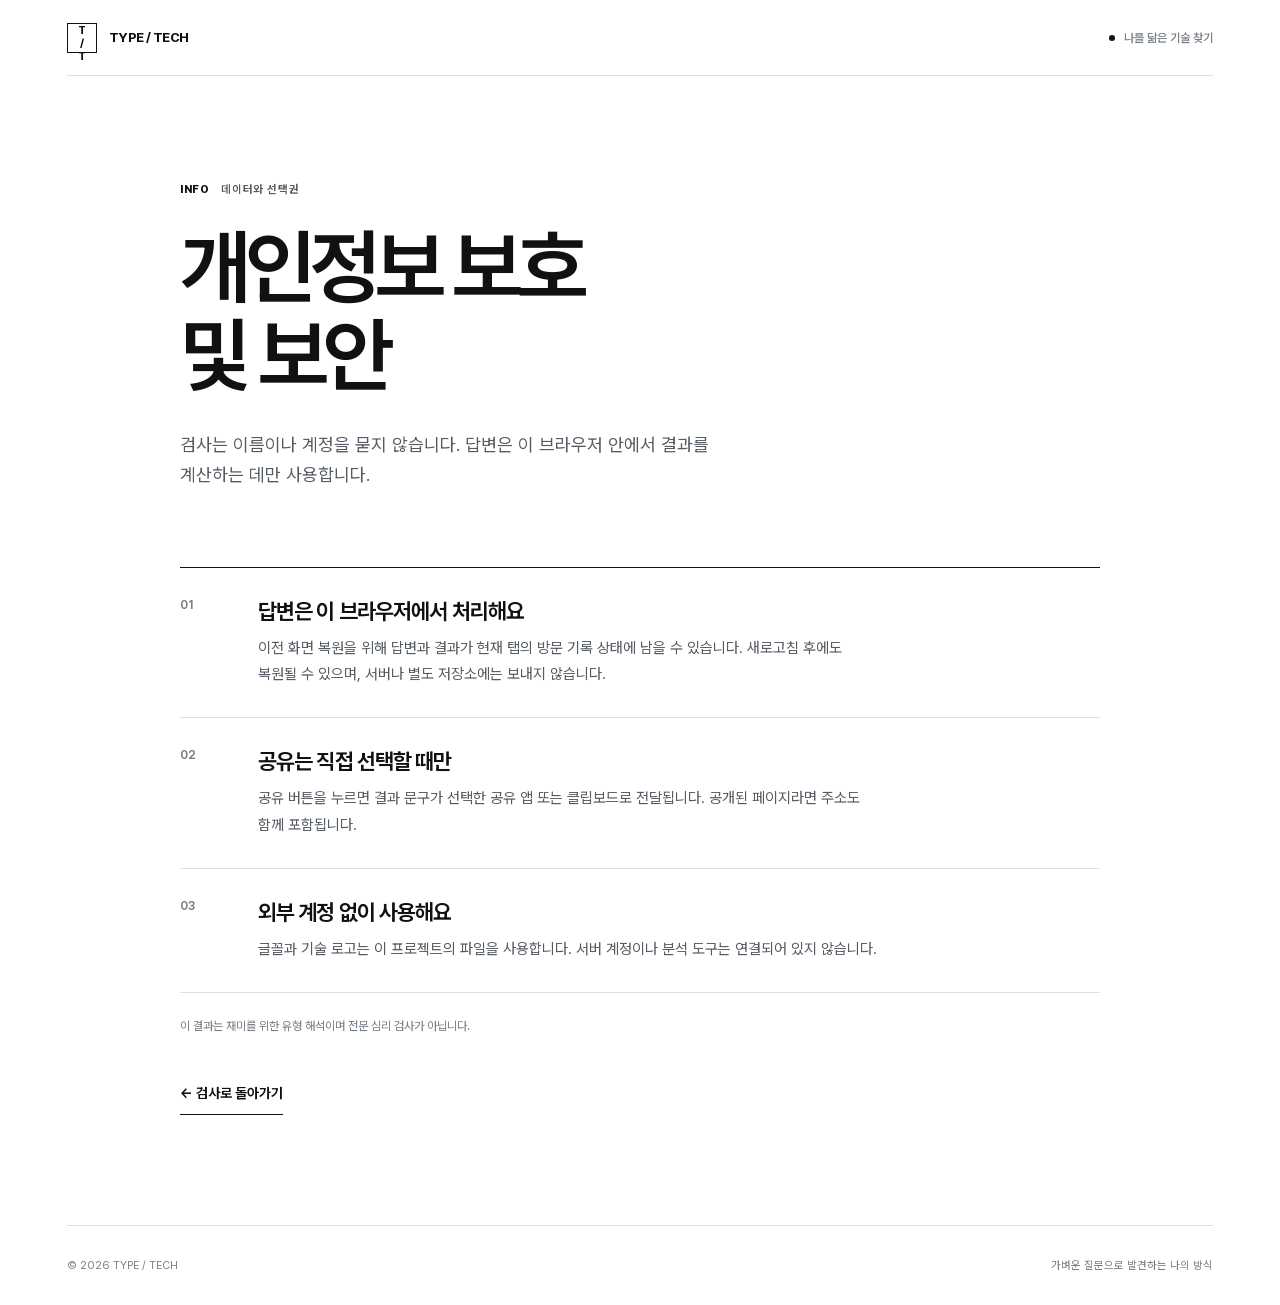
==== privacy.html @ c96d3335 "Build TYPE/TECH personality quiz" ====
<!doctype html>
<html lang="ko">
<head>
  <meta charset="utf-8">
  <meta name="viewport" content="width=device-width, initial-scale=1">
  <meta name="theme-color" content="#ffffff">
  <title>개인정보 보호 및 보안 | TYPE / TECH</title>
  <link rel="icon" href="assets/favicon.svg" type="image/svg+xml">
  <link rel="stylesheet" href="style.css">
</head>
<body>
  <a class="skip-link" href="#main">본문으로 건너뛰기</a>
  <div class="site-shell">
    <header class="topbar">
      <a class="brand" href="index.html" aria-label="TYPE / TECH 처음으로"><span class="brand-icon" aria-hidden="true">T<span>/</span>T</span><span class="brand-name">TYPE / TECH</span></a>
      <span class="topbar-note"><span class="signal-dot" aria-hidden="true"></span> 나를 닮은 기술 찾기</span>
    </header>
    <main id="main" class="privacy-page">
      <p class="eyebrow"><span class="eyebrow-number">INFO</span> 데이터와 선택권</p>
      <h1>개인정보 보호<br>및 보안</h1>
      <p class="privacy-intro">검사는 이름이나 계정을 묻지 않습니다. 답변은 이 브라우저 안에서 결과를 계산하는 데만 사용합니다.</p>
      <div class="privacy-list">
        <section><span>01</span><div><h2>답변은 이 브라우저에서 처리해요</h2><p>이전 화면 복원을 위해 답변과 결과가 현재 탭의 방문 기록 상태에 남을 수 있습니다. 새로고침 후에도 복원될 수 있으며, 서버나 별도 저장소에는 보내지 않습니다.</p></div></section>
        <section><span>02</span><div><h2>공유는 직접 선택할 때만</h2><p>공유 버튼을 누르면 결과 문구가 선택한 공유 앱 또는 클립보드로 전달됩니다. 공개된 페이지라면 주소도 함께 포함됩니다.</p></div></section>
        <section><span>03</span><div><h2>외부 계정 없이 사용해요</h2><p>글꼴과 기술 로고는 이 프로젝트의 파일을 사용합니다. 서버 계정이나 분석 도구는 연결되어 있지 않습니다.</p></div></section>
      </div>
      <p class="privacy-caption">이 결과는 재미를 위한 유형 해석이며 전문 심리 검사가 아닙니다.</p>
      <a class="privacy-return" href="index.html">← 검사로 돌아가기</a>
    </main>
    <footer class="footer"><span>© 2026 TYPE / TECH</span><span>가벼운 질문으로 발견하는 나의 방식</span></footer>
  </div>
</body>
</html>
---- style.css ----
@font-face {
  font-family: Pretendard;
  src: url("assets/fonts/PretendardVariable.woff2") format("woff2");
  font-style: normal;
  font-weight: 100 900;
  font-display: swap;
}

:root {
  color-scheme: light;
  --ink: #111111;
  --soft: #555b62;
  --quiet: #767d84;
  --line: #dedfe1;
  --paper: #ffffff;
  --surface: #f5f5f7;
  --ease: cubic-bezier(.22, .8, .2, 1);
  font-family: Pretendard, "Apple SD Gothic Neo", "Malgun Gothic", sans-serif;
  color: var(--ink);
  background: var(--paper);
  font-synthesis: none;
}

* { box-sizing: border-box; }
html { scroll-behavior: smooth; }
body { min-width: 320px; margin: 0; }
body, button, input, select, textarea { font-family: Pretendard, "Apple SD Gothic Neo", "Malgun Gothic", sans-serif; }
button, a { -webkit-tap-highlight-color: transparent; touch-action: manipulation; }
button { font: inherit; cursor: pointer; }
a { color: inherit; }
h1, h2, h3, p { margin: 0; }
img { display: block; }
[tabindex="-1"]:focus { outline: none; }
button:focus-visible, a:focus-visible { outline: 2px solid var(--ink); outline-offset: 4px; }
.skip-link { position: absolute; z-index: 10; top: -80px; left: 20px; padding: 12px 16px; background: var(--ink); color: #fff; text-decoration: none; }
.skip-link:focus { top: 12px; }
.sr-only { position: absolute; width: 1px; height: 1px; padding: 0; margin: -1px; overflow: hidden; clip: rect(0, 0, 0, 0); white-space: nowrap; border: 0; }

.site-shell { width: min(100%, 1600px); min-height: 100svh; display: flex; flex-direction: column; margin: 0 auto; padding: 0 clamp(20px, 5.2vw, 82px); }
.topbar { height: 76px; flex: none; display: flex; align-items: center; justify-content: space-between; gap: 24px; border-bottom: 1px solid var(--line); }
.brand { min-height: 44px; display: inline-flex; align-items: center; gap: 12px; text-decoration: none; transition: opacity .18s ease; }
.brand:hover { opacity: .67; }
.brand:active { opacity: .45; transition-duration: .06s; }
.brand-icon { width: 30px; height: 30px; display: grid; place-items: center; border: 1px solid var(--ink); color: var(--ink); font-size: 11px; font-weight: 760; letter-spacing: -.09em; }
.brand-icon span { margin-inline: 1px; }
.brand-name { font-size: 13px; font-weight: 740; letter-spacing: -.04em; }
.topbar-note { display: inline-flex; align-items: center; gap: 9px; color: var(--quiet); font-size: 12px; font-weight: 520; }
.signal-dot { width: 6px; height: 6px; border-radius: 50%; background: var(--ink); }
.app { flex: 1; width: 100%; }
.app > section { animation: stage-in .34s var(--ease) both; }
.eyebrow { display: inline-flex; align-items: center; gap: 12px; color: var(--soft); font-size: 11px; font-weight: 650; letter-spacing: .055em; }
.eyebrow-number { color: var(--ink); font-weight: 800; }
.eyebrow-divider { width: 21px; height: 1px; background: var(--line); }

.primary-button { min-height: 56px; display: inline-flex; align-items: center; justify-content: space-between; gap: 44px; padding: 0 9px 0 20px; border: 1px solid var(--ink); border-radius: 2px; background: var(--ink); color: #fff; font-size: 14px; font-weight: 650; transition: background .18s ease, transform .18s var(--ease); }
.primary-button:hover { background: #303030; }
.primary-button:active { background: #414141; transform: scale(.98); transition-duration: .06s; }
.button-arrow { width: 38px; height: 38px; display: grid; place-items: center; background: #fff; color: var(--ink); font-size: 19px; font-weight: 400; }
.link-button, .text-button { min-height: 44px; padding: 0; border: 0; background: transparent; color: var(--ink); font-size: 13px; font-weight: 640; text-align: left; transition: opacity .18s ease, transform .18s var(--ease); }
.link-button { display: inline-flex; align-items: center; gap: 12px; border-bottom: 1px solid var(--ink); }
.link-button:hover, .text-button:hover { opacity: .58; }
.link-button:active, .text-button:active { transform: scale(.975); transition-duration: .06s; }

/* Landing: one editorial frame and a quiet logo index. */
.intro { min-height: min(760px, calc(100svh - 150px)); display: flex; flex-direction: column; padding: clamp(48px, 7vh, 94px) 0 36px; }
.intro-top { display: flex; justify-content: space-between; align-items: center; gap: 16px; }
.intro-edition { color: var(--quiet); font-size: 11px; font-weight: 570; letter-spacing: .06em; font-variant-numeric: tabular-nums; }
.intro-content { flex: 1; display: grid; grid-template-columns: minmax(0, 1.65fr) minmax(250px, .55fr); align-items: end; gap: clamp(28px, 5vw, 90px); padding: 68px 0 80px; }
.intro h1 { max-width: 1000px; font-size: clamp(58px, 6.8vw, 108px); font-weight: 610; line-height: 1.075; letter-spacing: -.075em; word-break: keep-all; text-wrap: balance; }
.intro h1 em { font-style: normal; font-weight: 760; }
.intro-side { max-width: 330px; padding-bottom: 8px; }
.intro-copy { color: var(--soft); font-size: clamp(16px, 1.2vw, 18px); line-height: 1.72; letter-spacing: -.018em; word-break: keep-all; text-wrap: pretty; }
.action-row { display: flex; flex-direction: column; align-items: flex-start; gap: 18px; margin-top: 30px; }
.intro-types { display: grid; grid-template-columns: 200px minmax(0, 1fr); align-items: center; gap: 30px; border-top: 1px solid var(--ink); padding: 24px 0 0; }
.intro-types-label { align-self: start; padding-top: 4px; color: var(--soft); font-size: 12px; font-weight: 600; }
.intro-types-list { display: grid; grid-template-columns: repeat(6, minmax(0, 1fr)); gap: clamp(10px, 1.8vw, 28px); }
.intro-type { min-width: 0; display: flex; flex-direction: column; align-items: flex-start; gap: 12px; }
.intro-type img { width: 36px; height: 36px; object-fit: contain; }
.intro-type span { overflow: hidden; max-width: 100%; color: var(--soft); font-size: 11px; font-weight: 570; text-overflow: ellipsis; white-space: nowrap; }
.intro-type img[src$="javascript.svg"], .type-logo img[src$="javascript.svg"], .result-art img[src$="javascript.svg"] { background: #111; }

/* Question: a clear reading order and one line per answer. */
.quiz { max-width: 1240px; margin: 0 auto; padding: clamp(54px, 7vw, 100px) 0 90px; }
.quiz-top { display: flex; align-items: end; justify-content: space-between; gap: 16px; margin-bottom: 22px; }
.quiz-top-label { color: var(--soft); font-size: 12px; font-weight: 600; }
.question-count { display: inline-flex; align-items: flex-end; gap: 5px; white-space: nowrap; font-size: 40px; font-weight: 630; line-height: 1; letter-spacing: -.06em; font-variant-numeric: tabular-nums; }
.count-denominator { padding-bottom: 3px; color: var(--quiet); font-size: 15px; font-weight: 530; letter-spacing: 0; line-height: 1; }
.rolling-number { display: inline-flex; align-items: flex-start; flex: none; height: 1em; line-height: 1em; letter-spacing: 0; white-space: nowrap; }
.rolling-window { display: block; flex: none; width: .61em; height: 1em; overflow: hidden; }
.rolling-track { display: flex; flex-direction: column; width: 100%; transition: transform .42s cubic-bezier(.2, .75, .25, 1); }
.rolling-track > span { display: block; flex: 0 0 1em; width: 100%; height: 1em; line-height: 1em; text-align: center; }
.progress { display: grid; grid-template-columns: repeat(8, 1fr); gap: 4px; }
.progress-segment { height: 2px; background: var(--line); }
.progress-segment.is-filled { background: var(--ink); }
.quiz-body { display: grid; grid-template-columns: minmax(0, .95fr) minmax(0, 1.05fr); gap: clamp(42px, 8vw, 130px); padding-top: clamp(72px, 10vw, 146px); }
.question-label { display: flex; align-items: center; gap: 6px; margin-bottom: 26px; color: var(--quiet); font-size: 11px; font-weight: 650; letter-spacing: .1em; }
.quiz h1 { max-width: 600px; font-size: clamp(42px, 4.9vw, 72px); font-weight: 660; line-height: 1.18; letter-spacing: -.066em; word-break: keep-all; text-wrap: balance; }
.question-help { margin-top: 28px; color: var(--soft); font-size: 15px; line-height: 1.6; }
.answer-block { min-width: 0; }
.answers { border-top: 1px solid var(--ink); }
.answer { width: 100%; min-height: 91px; display: flex; align-items: center; gap: 20px; padding: 16px 8px; border: 0; border-bottom: 1px solid var(--line); border-radius: 0; background: transparent; color: var(--ink); text-align: left; transition: background .16s ease, padding .16s var(--ease); }
.answer:hover { padding-left: 17px; background: var(--surface); }
.answer:active { padding-left: 13px; background: #e9e9ec; transition-duration: .06s; }
.answer.selected { background: var(--surface); }
.answer:focus-visible { position: relative; z-index: 1; outline-offset: -3px; }
.answer-index { width: 30px; flex: none; color: var(--quiet); font-size: 12px; font-weight: 650; font-variant-numeric: tabular-nums; }
.answer-text { flex: 1; font-size: clamp(16px, 1.35vw, 19px); font-weight: 570; line-height: 1.45; word-break: keep-all; }
.answer-arrow { color: var(--quiet); font-size: 19px; font-weight: 350; }
.quiz-nav { display: flex; justify-content: space-between; align-items: center; gap: 16px; padding-top: 22px; }
.text-button:disabled { opacity: .38; cursor: default; transform: none; }
.quiz-hint { color: var(--quiet); font-size: 12px; }

/* Directory: indexed rows, with original marks as the only colour. */
.types-view { max-width: 1240px; margin: 0 auto; padding: clamp(56px, 7vw, 105px) 0 100px; }
.types-heading { display: flex; justify-content: space-between; align-items: end; gap: 40px; margin-bottom: 64px; }
.types-heading h1 { margin-top: 28px; font-size: clamp(60px, 6.6vw, 98px); font-weight: 640; line-height: 1.06; letter-spacing: -.075em; word-break: keep-all; }
.types-intro { max-width: 280px; padding-bottom: 8px; color: var(--soft); font-size: 15px; line-height: 1.7; word-break: keep-all; }
.types-list { border-top: 1px solid var(--ink); }
.type-row { min-height: 138px; display: grid; grid-template-columns: 46px 70px minmax(180px, 1fr) minmax(200px, auto); align-items: center; gap: clamp(18px, 3vw, 42px); padding: 20px 6px; border-bottom: 1px solid var(--line); transition: background .18s ease; }
.type-row:hover { background: #fafafa; }
.type-number { align-self: center; color: var(--quiet); font-size: 11px; font-weight: 590; font-variant-numeric: tabular-nums; }
.type-logo { width: 66px; height: 66px; display: grid; place-items: center; }
.type-logo img { width: 56px; height: 56px; object-fit: contain; }
.type-description h2 { font-size: clamp(27px, 2.7vw, 36px); font-weight: 650; line-height: 1.12; letter-spacing: -.055em; }
.type-description p { margin-top: 8px; color: var(--soft); font-size: 14px; line-height: 1.5; word-break: keep-all; }
.tag-row { display: flex; align-items: center; gap: 7px 16px; flex-wrap: wrap; }
.type-row .tag-row { justify-content: flex-end; }
.tag { color: var(--soft); font-size: 12px; font-weight: 580; white-space: nowrap; }
.tag::before { content: '#'; margin-right: 4px; color: var(--quiet); }
.types-actions { display: flex; align-items: center; flex-wrap: wrap; gap: 22px; padding-top: 42px; }

/* Result: the type name and its real logo carry the composition. */
.result { max-width: 1240px; margin: 0 auto; padding: clamp(56px, 7vw, 105px) 0 90px; }
.result-top { display: flex; justify-content: space-between; align-items: center; gap: 20px; margin-bottom: 34px; }
.result-seal { color: var(--quiet); font-size: 11px; font-weight: 560; letter-spacing: .07em; }
.result-layout { display: grid; grid-template-columns: minmax(0, 1.45fr) minmax(300px, .65fr); border-top: 1px solid var(--ink); border-bottom: 1px solid var(--line); }
.result-identity { min-height: 560px; display: flex; flex-direction: column; align-items: flex-start; padding: clamp(38px, 5vw, 72px) clamp(28px, 5vw, 70px) clamp(42px, 5vw, 66px) 0; }
.result-art { width: 140px; height: 140px; display: grid; place-items: center; margin-bottom: auto; }
.result-art img { width: 112px; height: 112px; object-fit: contain; }
.result-kicker { margin-top: 50px; color: var(--quiet); font-size: 11px; font-weight: 650; letter-spacing: .1em; }
.result h1 { margin-top: 16px; font-size: clamp(52px, 6.1vw, 92px); font-weight: 630; line-height: 1.11; letter-spacing: -.075em; word-break: keep-all; text-wrap: balance; }
.result h1 span { color: var(--type-color, var(--ink)); font-weight: 790; }
.result-lead { margin-top: 22px; color: var(--soft); font-size: clamp(17px, 1.75vw, 23px); font-weight: 520; line-height: 1.5; letter-spacing: -.025em; word-break: keep-all; }
.result-detail { display: flex; flex-direction: column; padding: clamp(38px, 5vw, 72px) 0 clamp(42px, 5vw, 66px) clamp(34px, 5vw, 70px); border-left: 1px solid var(--line); }
.detail-number { color: var(--quiet); font-size: 11px; font-weight: 650; letter-spacing: .08em; }
.result-detail h2 { margin-top: 55px; font-size: clamp(30px, 2.8vw, 42px); font-weight: 660; line-height: 1.2; letter-spacing: -.055em; }
.result-detail > p { margin-top: 24px; color: var(--soft); font-size: 16px; line-height: 1.85; word-break: keep-all; text-wrap: pretty; }
.result-detail .tag-row { margin-top: 24px; }
.result-note { margin-top: auto; padding-top: 38px; color: var(--quiet); font-size: 12px; line-height: 1.6; }
.result-actions { display: flex; align-items: center; flex-wrap: wrap; gap: 18px 24px; padding-top: 32px; }
.secondary-button { min-height: 44px; padding: 0; border: 0; border-bottom: 1px solid var(--ink); border-radius: 0; background: transparent; color: var(--ink); font-size: 13px; font-weight: 640; transition: opacity .18s ease, transform .18s var(--ease); }
.secondary-button:hover { opacity: .58; }
.secondary-button:active { transform: scale(.975); transition-duration: .06s; }
.secondary-button span { margin-left: 10px; font-weight: 400; }
.share-note { min-height: 18px; margin-top: 12px; color: var(--soft); font-size: 12px; }

.footer { min-height: 80px; flex: none; display: flex; justify-content: space-between; align-items: center; flex-wrap: wrap; gap: 8px 20px; border-top: 1px solid var(--line); color: var(--quiet); font-size: 11px; }
.footer a { min-height: 44px; display: inline-flex; align-items: center; text-decoration: none; border-bottom: 1px solid var(--line); transition: color .18s ease; }
.footer a:hover { color: var(--ink); }
.footer a:active { opacity: .55; transition-duration: .06s; }

.privacy-page { width: min(100%, 920px); flex: 1; margin: 0 auto; padding: clamp(62px, 8vw, 120px) 0 110px; }
.privacy-page h1 { margin-top: 27px; font-size: clamp(52px, 6.4vw, 88px); font-weight: 640; line-height: 1.07; letter-spacing: -.075em; }
.privacy-intro { max-width: 560px; margin-top: 30px; color: var(--soft); font-size: 18px; line-height: 1.7; word-break: keep-all; }
.privacy-list { margin-top: 76px; border-top: 1px solid var(--ink); }
.privacy-list section { display: grid; grid-template-columns: 54px 1fr; gap: 24px; padding: 30px 0; border-bottom: 1px solid var(--line); }
.privacy-list section > span { color: var(--quiet); font-size: 12px; font-weight: 630; }
.privacy-list h2 { font-size: 22px; font-weight: 650; letter-spacing: -.04em; }
.privacy-list p { max-width: 620px; margin-top: 11px; color: var(--soft); font-size: 15px; line-height: 1.75; word-break: keep-all; }
.privacy-caption { margin-top: 26px; color: var(--quiet); font-size: 12px; }
.privacy-return { min-height: 44px; display: inline-flex; align-items: center; margin-top: 38px; border-bottom: 1px solid var(--ink); font-size: 14px; font-weight: 650; text-decoration: none; transition: opacity .18s ease, transform .18s var(--ease); }
.privacy-return:hover { opacity: .6; }
.privacy-return:active { transform: scale(.975); transition-duration: .06s; }

@keyframes stage-in { from { opacity: 0; transform: translateY(12px); } to { opacity: 1; transform: translateY(0); } }
@keyframes detail-in { from { opacity: 0; transform: translateY(20px); } to { opacity: 1; transform: translateY(0); } }
.intro-content h1 { animation: detail-in .5s var(--ease) .04s both; }
.intro-side { animation: detail-in .48s var(--ease) .1s both; }
.intro-types { animation: detail-in .46s var(--ease) .17s both; }
.result .result-art { animation: detail-in .4s var(--ease) both; }

@media (max-width: 1050px) {
  .intro-content { grid-template-columns: 1fr; align-items: start; gap: 36px; padding: 70px 0 70px; }
  .intro-side { max-width: 540px; }
  .action-row { flex-direction: row; align-items: center; }
  .intro-types { grid-template-columns: 1fr; gap: 20px; }
  .quiz-body { gap: 50px; }
  .type-row { grid-template-columns: 36px 64px minmax(0, 1fr); }
  .type-row .tag-row { grid-column: 3; justify-content: flex-start; }
  .result-layout { grid-template-columns: minmax(0, 1fr) minmax(280px, .7fr); }
}
@media (max-width: 760px) {
  .site-shell { padding: 0 24px; }
  .topbar { height: 66px; }
  .intro { min-height: 0; padding: 58px 0 38px; }
  .intro h1 { font-size: clamp(52px, 9vw, 76px); }
  .intro-content { padding: 74px 0 80px; }
  .intro-types-list { display: flex; gap: 26px; overflow-x: auto; padding-bottom: 14px; scroll-snap-type: x proximity; }
  .intro-type { min-width: 72px; scroll-snap-align: start; }
  .quiz { padding: 60px 0 80px; }
  .quiz-body { grid-template-columns: 1fr; gap: 50px; padding-top: 74px; }
  .quiz h1 { max-width: 620px; }
  .types-heading { flex-direction: column; align-items: flex-start; gap: 22px; }
  .types-intro { max-width: 520px; }
  .result-layout { grid-template-columns: 1fr; }
  .result-identity { min-height: 480px; padding-right: 0; }
  .result-detail { border-top: 1px solid var(--line); border-left: 0; padding: 48px 0; }
  .result-detail h2 { margin-top: 34px; }
}
@media (max-width: 520px) {
  .site-shell { padding: 0 18px; }
  .topbar { height: 60px; }
  .brand-icon { width: 27px; height: 27px; font-size: 10px; }
  .brand-name { font-size: 12px; }
  .topbar-note { display: none; }
  .intro { padding: 38px 0 28px; }
  .intro-edition { font-size: 9px; }
  .intro-content { gap: 26px; padding: 78px 0 76px; }
  .intro h1 { font-size: clamp(47px, 11vw, 61px); line-height: 1.1; }
  .intro-copy { font-size: 16px; }
  .action-row { flex-direction: column; align-items: stretch; gap: 13px; }
  .intro .primary-button { width: 100%; }
  .intro .link-button { align-self: flex-start; }
  .intro-types { padding-top: 20px; }
  .intro-types-label { font-size: 11px; }
  .intro-type img { width: 32px; height: 32px; }
  .quiz { padding: 42px 0 70px; }
  .quiz-body { gap: 48px; padding-top: 66px; }
  .quiz h1 { font-size: clamp(38px, 9.5vw, 52px); }
  .answer { min-height: 78px; gap: 12px; padding: 12px 4px; }
  .answer:hover { padding-left: 9px; }
  .answer:active { padding-left: 6px; }
  .answer-text { font-size: 16px; }
  .quiz-hint { max-width: 160px; text-align: right; line-height: 1.4; }
  .types-view { padding: 55px 0 74px; }
  .types-heading { margin-bottom: 43px; }
  .types-heading h1 { font-size: 54px; }
  .type-row { grid-template-columns: 24px 50px minmax(0, 1fr); gap: 12px; min-height: 124px; padding: 18px 0; }
  .type-logo { width: 50px; height: 50px; }
  .type-logo img { width: 43px; height: 43px; }
  .type-description h2 { font-size: 25px; }
  .type-description p { font-size: 13px; }
  .type-row .tag-row { gap: 6px 12px; }
  .tag { font-size: 11px; }
  .types-actions { align-items: flex-start; flex-direction: column; gap: 12px; }
  .result { padding: 52px 0 72px; }
  .result-seal { font-size: 9px; text-align: right; }
  .result-identity { min-height: 440px; padding: 42px 0 46px; }
  .result-art { width: 104px; height: 104px; }
  .result-art img { width: 84px; height: 84px; }
  .result h1 { font-size: clamp(48px, 12vw, 64px); }
  .result-lead { font-size: 17px; }
  .result-detail > p { font-size: 15px; }
  .result-actions { align-items: flex-start; flex-direction: column; gap: 12px; }
  .result-actions .primary-button { width: 100%; }
  .footer { min-height: 92px; justify-content: flex-start; align-content: center; gap: 5px 14px; padding: 14px 0; font-size: 10px; }
  .privacy-page { padding: 52px 0 78px; }
  .privacy-page h1 { font-size: 52px; }
  .privacy-intro { font-size: 16px; }
  .privacy-list { margin-top: 52px; }
  .privacy-list section { grid-template-columns: 32px 1fr; gap: 10px; padding: 24px 0; }
  .privacy-list h2 { font-size: 19px; }
}
@media (prefers-reduced-motion: reduce) {
  html { scroll-behavior: auto; }
  *, *::before, *::after { transition-duration: .15s !important; animation-duration: .15s !important; animation-delay: 0s !important; }
  .app > section, .intro-content h1, .intro-side, .intro-types, .result .result-art { animation-name: fade-only; }
  .rolling-track { transition: none !important; }
  .primary-button, .link-button, .text-button, .secondary-button, .answer, .privacy-return { transform: none !important; }
  @keyframes fade-only { from { opacity: 0; } to { opacity: 1; } }
}
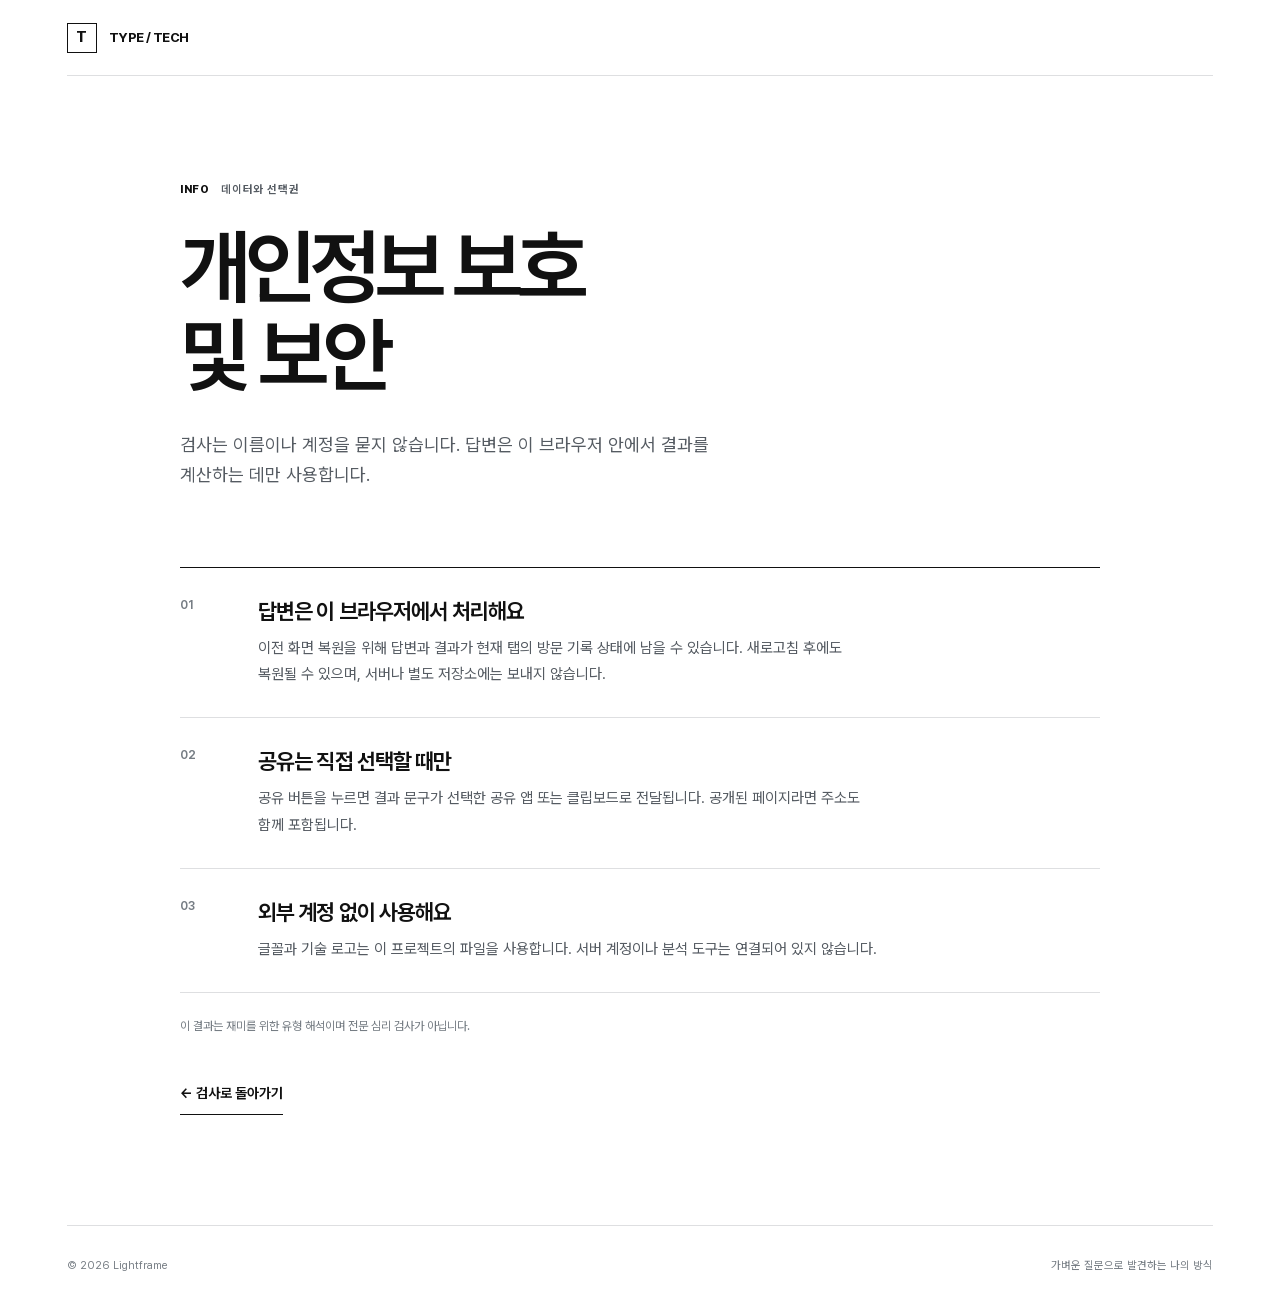
==== commit 03ff1369: "Add SQL type and result explanations" ====
--- a/privacy.html
+++ b/privacy.html
@@ -12,8 +12,7 @@
   <a class="skip-link" href="#main">본문으로 건너뛰기</a>
   <div class="site-shell">
     <header class="topbar">
-      <a class="brand" href="index.html" aria-label="TYPE / TECH 처음으로"><span class="brand-icon" aria-hidden="true">T<span>/</span>T</span><span class="brand-name">TYPE / TECH</span></a>
-      <span class="topbar-note"><span class="signal-dot" aria-hidden="true"></span> 나를 닮은 기술 찾기</span>
+      <a class="brand" href="index.html" aria-label="TYPE / TECH 처음으로"><span class="brand-icon" aria-hidden="true">T</span><span class="brand-name">TYPE / TECH</span></a>
     </header>
     <main id="main" class="privacy-page">
       <p class="eyebrow"><span class="eyebrow-number">INFO</span> 데이터와 선택권</p>
@@ -27,7 +26,7 @@
       <p class="privacy-caption">이 결과는 재미를 위한 유형 해석이며 전문 심리 검사가 아닙니다.</p>
       <a class="privacy-return" href="index.html">← 검사로 돌아가기</a>
     </main>
-    <footer class="footer"><span>© 2026 TYPE / TECH</span><span>가벼운 질문으로 발견하는 나의 방식</span></footer>
+    <footer class="footer"><span>© 2026 Lightframe</span><span>가벼운 질문으로 발견하는 나의 방식</span></footer>
   </div>
 </body>
 </html>
--- a/style.css
+++ b/style.css
@@ -41,13 +41,9 @@
 .brand { min-height: 44px; display: inline-flex; align-items: center; gap: 12px; text-decoration: none; transition: opacity .18s ease; }
 .brand:hover { opacity: .67; }
 .brand:active { opacity: .45; transition-duration: .06s; }
-.brand-icon { width: 30px; height: 30px; display: grid; place-items: center; border: 1px solid var(--ink); color: var(--ink); font-size: 11px; font-weight: 760; letter-spacing: -.09em; }
-.brand-icon span { margin-inline: 1px; }
+.brand-icon { width: 30px; height: 30px; display: grid; place-items: center; border: 1px solid var(--ink); color: var(--ink); font-size: 15px; font-weight: 760; line-height: 1; }
 .brand-name { font-size: 13px; font-weight: 740; letter-spacing: -.04em; }
-.topbar-note { display: inline-flex; align-items: center; gap: 9px; color: var(--quiet); font-size: 12px; font-weight: 520; }
-.signal-dot { width: 6px; height: 6px; border-radius: 50%; background: var(--ink); }
 .app { flex: 1; width: 100%; }
-.app > section { animation: stage-in .34s var(--ease) both; }
 .eyebrow { display: inline-flex; align-items: center; gap: 12px; color: var(--soft); font-size: 11px; font-weight: 650; letter-spacing: .055em; }
 .eyebrow-number { color: var(--ink); font-weight: 800; }
 .eyebrow-divider { width: 21px; height: 1px; background: var(--line); }
@@ -63,20 +59,20 @@
 
 /* Landing: one editorial frame and a quiet logo index. */
 .intro { min-height: min(760px, calc(100svh - 150px)); display: flex; flex-direction: column; padding: clamp(48px, 7vh, 94px) 0 36px; }
-.intro-top { display: flex; justify-content: space-between; align-items: center; gap: 16px; }
-.intro-edition { color: var(--quiet); font-size: 11px; font-weight: 570; letter-spacing: .06em; font-variant-numeric: tabular-nums; }
-.intro-content { flex: 1; display: grid; grid-template-columns: minmax(0, 1.65fr) minmax(250px, .55fr); align-items: end; gap: clamp(28px, 5vw, 90px); padding: 68px 0 80px; }
+.intro-content { flex: 1; display: grid; grid-template-areas: "title actions" "subtitle actions"; grid-template-columns: minmax(0, 1.65fr) minmax(250px, .55fr); grid-template-rows: auto auto; align-content: center; align-items: end; column-gap: clamp(28px, 5vw, 90px); row-gap: 24px; padding: 68px 0 80px; }
 .intro h1 { max-width: 1000px; font-size: clamp(58px, 6.8vw, 108px); font-weight: 610; line-height: 1.075; letter-spacing: -.075em; word-break: keep-all; text-wrap: balance; }
+.intro-content h1 { grid-area: title; }
 .intro h1 em { font-style: normal; font-weight: 760; }
-.intro-side { max-width: 330px; padding-bottom: 8px; }
-.intro-copy { color: var(--soft); font-size: clamp(16px, 1.2vw, 18px); line-height: 1.72; letter-spacing: -.018em; word-break: keep-all; text-wrap: pretty; }
+.intro-side { grid-area: actions; max-width: 330px; align-self: center; padding-bottom: 8px; }
+.intro-copy { grid-area: subtitle; max-width: 660px; color: var(--soft); font-size: clamp(16px, 1.2vw, 18px); line-height: 1.72; letter-spacing: -.018em; word-break: keep-all; text-wrap: pretty; }
 .action-row { display: flex; flex-direction: column; align-items: flex-start; gap: 18px; margin-top: 30px; }
 .intro-types { display: grid; grid-template-columns: 200px minmax(0, 1fr); align-items: center; gap: 30px; border-top: 1px solid var(--ink); padding: 24px 0 0; }
 .intro-types-label { align-self: start; padding-top: 4px; color: var(--soft); font-size: 12px; font-weight: 600; }
-.intro-types-list { display: grid; grid-template-columns: repeat(6, minmax(0, 1fr)); gap: clamp(10px, 1.8vw, 28px); }
+.intro-types-list { display: grid; grid-template-columns: repeat(7, minmax(0, 1fr)); gap: clamp(10px, 1.8vw, 28px); }
 .intro-type { min-width: 0; display: flex; flex-direction: column; align-items: flex-start; gap: 12px; }
 .intro-type img { width: 36px; height: 36px; object-fit: contain; }
 .intro-type span { overflow: hidden; max-width: 100%; color: var(--soft); font-size: 11px; font-weight: 570; text-overflow: ellipsis; white-space: nowrap; }
+.intro-type .type-name { color: var(--type-color, var(--ink)); font-weight: 650; }
 .intro-type img[src$="javascript.svg"], .type-logo img[src$="javascript.svg"], .result-art img[src$="javascript.svg"] { background: #111; }
 
 /* Question: a clear reading order and one line per answer. */
@@ -87,11 +83,12 @@
 .count-denominator { padding-bottom: 3px; color: var(--quiet); font-size: 15px; font-weight: 530; letter-spacing: 0; line-height: 1; }
 .rolling-number { display: inline-flex; align-items: flex-start; flex: none; height: 1em; line-height: 1em; letter-spacing: 0; white-space: nowrap; }
 .rolling-window { display: block; flex: none; width: .61em; height: 1em; overflow: hidden; }
-.rolling-track { display: flex; flex-direction: column; width: 100%; transition: transform .42s cubic-bezier(.2, .75, .25, 1); }
+.rolling-track { display: flex; flex-direction: column; width: 100%; transition: transform .48s cubic-bezier(.2, .75, .25, 1); }
 .rolling-track > span { display: block; flex: 0 0 1em; width: 100%; height: 1em; line-height: 1em; text-align: center; }
 .progress { display: grid; grid-template-columns: repeat(8, 1fr); gap: 4px; }
-.progress-segment { height: 2px; background: var(--line); }
-.progress-segment.is-filled { background: var(--ink); }
+.progress-segment { height: 2px; overflow: hidden; background: var(--line); }
+.progress-segment::after { content: ''; display: block; width: 100%; height: 100%; background: var(--ink); transform: scaleX(0); transform-origin: left; transition: transform .44s var(--ease); }
+.progress-segment.is-filled::after { transform: scaleX(1); }
 .quiz-body { display: grid; grid-template-columns: minmax(0, .95fr) minmax(0, 1.05fr); gap: clamp(42px, 8vw, 130px); padding-top: clamp(72px, 10vw, 146px); }
 .question-label { display: flex; align-items: center; gap: 6px; margin-bottom: 26px; color: var(--quiet); font-size: 11px; font-weight: 650; letter-spacing: .1em; }
 .quiz h1 { max-width: 600px; font-size: clamp(42px, 4.9vw, 72px); font-weight: 660; line-height: 1.18; letter-spacing: -.066em; word-break: keep-all; text-wrap: balance; }
@@ -101,7 +98,7 @@
 .answer { width: 100%; min-height: 91px; display: flex; align-items: center; gap: 20px; padding: 16px 8px; border: 0; border-bottom: 1px solid var(--line); border-radius: 0; background: transparent; color: var(--ink); text-align: left; transition: background .16s ease, padding .16s var(--ease); }
 .answer:hover { padding-left: 17px; background: var(--surface); }
 .answer:active { padding-left: 13px; background: #e9e9ec; transition-duration: .06s; }
-.answer.selected { background: var(--surface); }
+.answer.selected { padding-left: 17px; background: #e9e9ec; }
 .answer:focus-visible { position: relative; z-index: 1; outline-offset: -3px; }
 .answer-index { width: 30px; flex: none; color: var(--quiet); font-size: 12px; font-weight: 650; font-variant-numeric: tabular-nums; }
 .answer-text { flex: 1; font-size: clamp(16px, 1.35vw, 19px); font-weight: 570; line-height: 1.45; word-break: keep-all; }
@@ -110,18 +107,24 @@
 .text-button:disabled { opacity: .38; cursor: default; transform: none; }
 .quiz-hint { color: var(--quiet); font-size: 12px; }
 
-/* Directory: indexed rows, with original marks as the only colour. */
+/* Directory: indexed rows with the technology names in their own colors. */
 .types-view { max-width: 1240px; margin: 0 auto; padding: clamp(56px, 7vw, 105px) 0 100px; }
 .types-heading { display: flex; justify-content: space-between; align-items: end; gap: 40px; margin-bottom: 64px; }
 .types-heading h1 { margin-top: 28px; font-size: clamp(60px, 6.6vw, 98px); font-weight: 640; line-height: 1.06; letter-spacing: -.075em; word-break: keep-all; }
+.types-gradient { display: inline-block; color: #3178C6; background: linear-gradient(90deg, #54C5F8 0%, #54C5F8 18%, #3178C6 30%, #3178C6 43%, #F7DF1E 56%, #F7DF1E 67%, #663399 80%, #663399 88%, #0F766E 100%); background-clip: text; -webkit-background-clip: text; -webkit-text-fill-color: transparent; }
 .types-intro { max-width: 280px; padding-bottom: 8px; color: var(--soft); font-size: 15px; line-height: 1.7; word-break: keep-all; }
 .types-list { border-top: 1px solid var(--ink); }
 .type-row { min-height: 138px; display: grid; grid-template-columns: 46px 70px minmax(180px, 1fr) minmax(200px, auto); align-items: center; gap: clamp(18px, 3vw, 42px); padding: 20px 6px; border-bottom: 1px solid var(--line); transition: background .18s ease; }
+.types-view .type-row { animation: detail-in .4s var(--ease) var(--row-delay) both; }
 .type-row:hover { background: #fafafa; }
 .type-number { align-self: center; color: var(--quiet); font-size: 11px; font-weight: 590; font-variant-numeric: tabular-nums; }
 .type-logo { width: 66px; height: 66px; display: grid; place-items: center; }
 .type-logo img { width: 56px; height: 56px; object-fit: contain; }
 .type-description h2 { font-size: clamp(27px, 2.7vw, 36px); font-weight: 650; line-height: 1.12; letter-spacing: -.055em; }
+.type-name { color: var(--type-color, var(--ink)); }
+.type--flutter .type-name, .type--python .type-name { display: inline-block; color: var(--type-color, var(--ink)); background-clip: text; -webkit-background-clip: text; -webkit-text-fill-color: transparent; }
+.type--flutter .type-name { background-image: linear-gradient(90deg, #54C5F8 0%, #01579B 100%); }
+.type--python .type-name { background-image: linear-gradient(90deg, #3776AB 0%, #FFD43B 100%); -webkit-text-stroke: .35px #896500; }
 .type-description p { margin-top: 8px; color: var(--soft); font-size: 14px; line-height: 1.5; word-break: keep-all; }
 .tag-row { display: flex; align-items: center; gap: 7px 16px; flex-wrap: wrap; }
 .type-row .tag-row { justify-content: flex-end; }
@@ -137,15 +140,17 @@
 .result-identity { min-height: 560px; display: flex; flex-direction: column; align-items: flex-start; padding: clamp(38px, 5vw, 72px) clamp(28px, 5vw, 70px) clamp(42px, 5vw, 66px) 0; }
 .result-art { width: 140px; height: 140px; display: grid; place-items: center; margin-bottom: auto; }
 .result-art img { width: 112px; height: 112px; object-fit: contain; }
-.result-kicker { margin-top: 50px; color: var(--quiet); font-size: 11px; font-weight: 650; letter-spacing: .1em; }
 .result h1 { margin-top: 16px; font-size: clamp(52px, 6.1vw, 92px); font-weight: 630; line-height: 1.11; letter-spacing: -.075em; word-break: keep-all; text-wrap: balance; }
-.result h1 span { color: var(--type-color, var(--ink)); font-weight: 790; }
+.result h1 span { font-weight: inherit; }
 .result-lead { margin-top: 22px; color: var(--soft); font-size: clamp(17px, 1.75vw, 23px); font-weight: 520; line-height: 1.5; letter-spacing: -.025em; word-break: keep-all; }
 .result-detail { display: flex; flex-direction: column; padding: clamp(38px, 5vw, 72px) 0 clamp(42px, 5vw, 66px) clamp(34px, 5vw, 70px); border-left: 1px solid var(--line); }
 .detail-number { color: var(--quiet); font-size: 11px; font-weight: 650; letter-spacing: .08em; }
-.result-detail h2 { margin-top: 55px; font-size: clamp(30px, 2.8vw, 42px); font-weight: 660; line-height: 1.2; letter-spacing: -.055em; }
+.result-detail h2 { margin-top: 0; font-size: clamp(30px, 2.8vw, 42px); font-weight: 660; line-height: 1.2; letter-spacing: -.055em; }
 .result-detail > p { margin-top: 24px; color: var(--soft); font-size: 16px; line-height: 1.85; word-break: keep-all; text-wrap: pretty; }
 .result-detail .tag-row { margin-top: 24px; }
+.tech-explainer { margin-top: 34px; padding-top: 22px; border-top: 1px solid var(--line); }
+.tech-explainer h3 { margin-top: 0; color: var(--type-color); font-size: clamp(19px, 1.8vw, 24px); font-weight: 640; line-height: 1.3; letter-spacing: -.04em; }
+.tech-explainer > p { margin-top: 10px; color: var(--soft); font-size: 14px; line-height: 1.75; word-break: keep-all; text-wrap: pretty; }
 .result-note { margin-top: auto; padding-top: 38px; color: var(--quiet); font-size: 12px; line-height: 1.6; }
 .result-actions { display: flex; align-items: center; flex-wrap: wrap; gap: 18px 24px; padding-top: 32px; }
 .secondary-button { min-height: 44px; padding: 0; border: 0; border-bottom: 1px solid var(--ink); border-radius: 0; background: transparent; color: var(--ink); font-size: 13px; font-weight: 640; transition: opacity .18s ease, transform .18s var(--ease); }
@@ -172,15 +177,20 @@
 .privacy-return:hover { opacity: .6; }
 .privacy-return:active { transform: scale(.975); transition-duration: .06s; }
 
-@keyframes stage-in { from { opacity: 0; transform: translateY(12px); } to { opacity: 1; transform: translateY(0); } }
 @keyframes detail-in { from { opacity: 0; transform: translateY(20px); } to { opacity: 1; transform: translateY(0); } }
+@keyframes art-in { from { opacity: 0; transform: translateY(10px) scale(.94); } to { opacity: 1; transform: translateY(0) scale(1); } }
 .intro-content h1 { animation: detail-in .5s var(--ease) .04s both; }
 .intro-side { animation: detail-in .48s var(--ease) .1s both; }
 .intro-types { animation: detail-in .46s var(--ease) .17s both; }
-.result .result-art { animation: detail-in .4s var(--ease) both; }
+.types-heading { animation: detail-in .46s var(--ease) both; }
+.result .result-art { animation: art-in .52s var(--ease) both; }
+.result-identity h1 { animation: detail-in .48s var(--ease) .08s both; }
+.result-lead { animation: detail-in .46s var(--ease) .14s both; }
+.result-detail { animation: detail-in .48s var(--ease) .18s both; }
+.result-actions { animation: detail-in .44s var(--ease) .22s both; }
 
 @media (max-width: 1050px) {
-  .intro-content { grid-template-columns: 1fr; align-items: start; gap: 36px; padding: 70px 0 70px; }
+  .intro-content { grid-template-areas: "title" "subtitle" "actions"; grid-template-columns: 1fr; grid-template-rows: auto; align-items: start; gap: 24px; padding: 70px 0; }
   .intro-side { max-width: 540px; }
   .action-row { flex-direction: row; align-items: center; }
   .intro-types { grid-template-columns: 1fr; gap: 20px; }
@@ -205,17 +215,15 @@
   .result-layout { grid-template-columns: 1fr; }
   .result-identity { min-height: 480px; padding-right: 0; }
   .result-detail { border-top: 1px solid var(--line); border-left: 0; padding: 48px 0; }
-  .result-detail h2 { margin-top: 34px; }
 }
 @media (max-width: 520px) {
   .site-shell { padding: 0 18px; }
   .topbar { height: 60px; }
   .brand-icon { width: 27px; height: 27px; font-size: 10px; }
   .brand-name { font-size: 12px; }
-  .topbar-note { display: none; }
   .intro { padding: 38px 0 28px; }
   .intro-edition { font-size: 9px; }
-  .intro-content { gap: 26px; padding: 78px 0 76px; }
+  .intro-content { gap: 22px; padding: 78px 0 76px; }
   .intro h1 { font-size: clamp(47px, 11vw, 61px); line-height: 1.1; }
   .intro-copy { font-size: 16px; }
   .action-row { flex-direction: column; align-items: stretch; gap: 13px; }
@@ -251,6 +259,8 @@
   .result h1 { font-size: clamp(48px, 12vw, 64px); }
   .result-lead { font-size: 17px; }
   .result-detail > p { font-size: 15px; }
+  .tech-explainer { margin-top: 28px; padding-top: 20px; }
+  .tech-explainer > p { font-size: 13px; }
   .result-actions { align-items: flex-start; flex-direction: column; gap: 12px; }
   .result-actions .primary-button { width: 100%; }
   .footer { min-height: 92px; justify-content: flex-start; align-content: center; gap: 5px 14px; padding: 14px 0; font-size: 10px; }
@@ -264,8 +274,10 @@
 @media (prefers-reduced-motion: reduce) {
   html { scroll-behavior: auto; }
   *, *::before, *::after { transition-duration: .15s !important; animation-duration: .15s !important; animation-delay: 0s !important; }
-  .app > section, .intro-content h1, .intro-side, .intro-types, .result .result-art { animation-name: fade-only; }
+  .intro-content h1, .intro-side, .intro-types, .types-heading, .types-view .type-row, .result .result-art, .result-identity h1, .result-lead, .result-detail, .result-actions { animation-name: fade-only; }
   .rolling-track { transition: none !important; }
+  .progress-segment::after { transition: opacity .15s !important; transform: none; opacity: 0; }
+  .progress-segment.is-filled::after { opacity: 1; }
   .primary-button, .link-button, .text-button, .secondary-button, .answer, .privacy-return { transform: none !important; }
   @keyframes fade-only { from { opacity: 0; } to { opacity: 1; } }
 }
